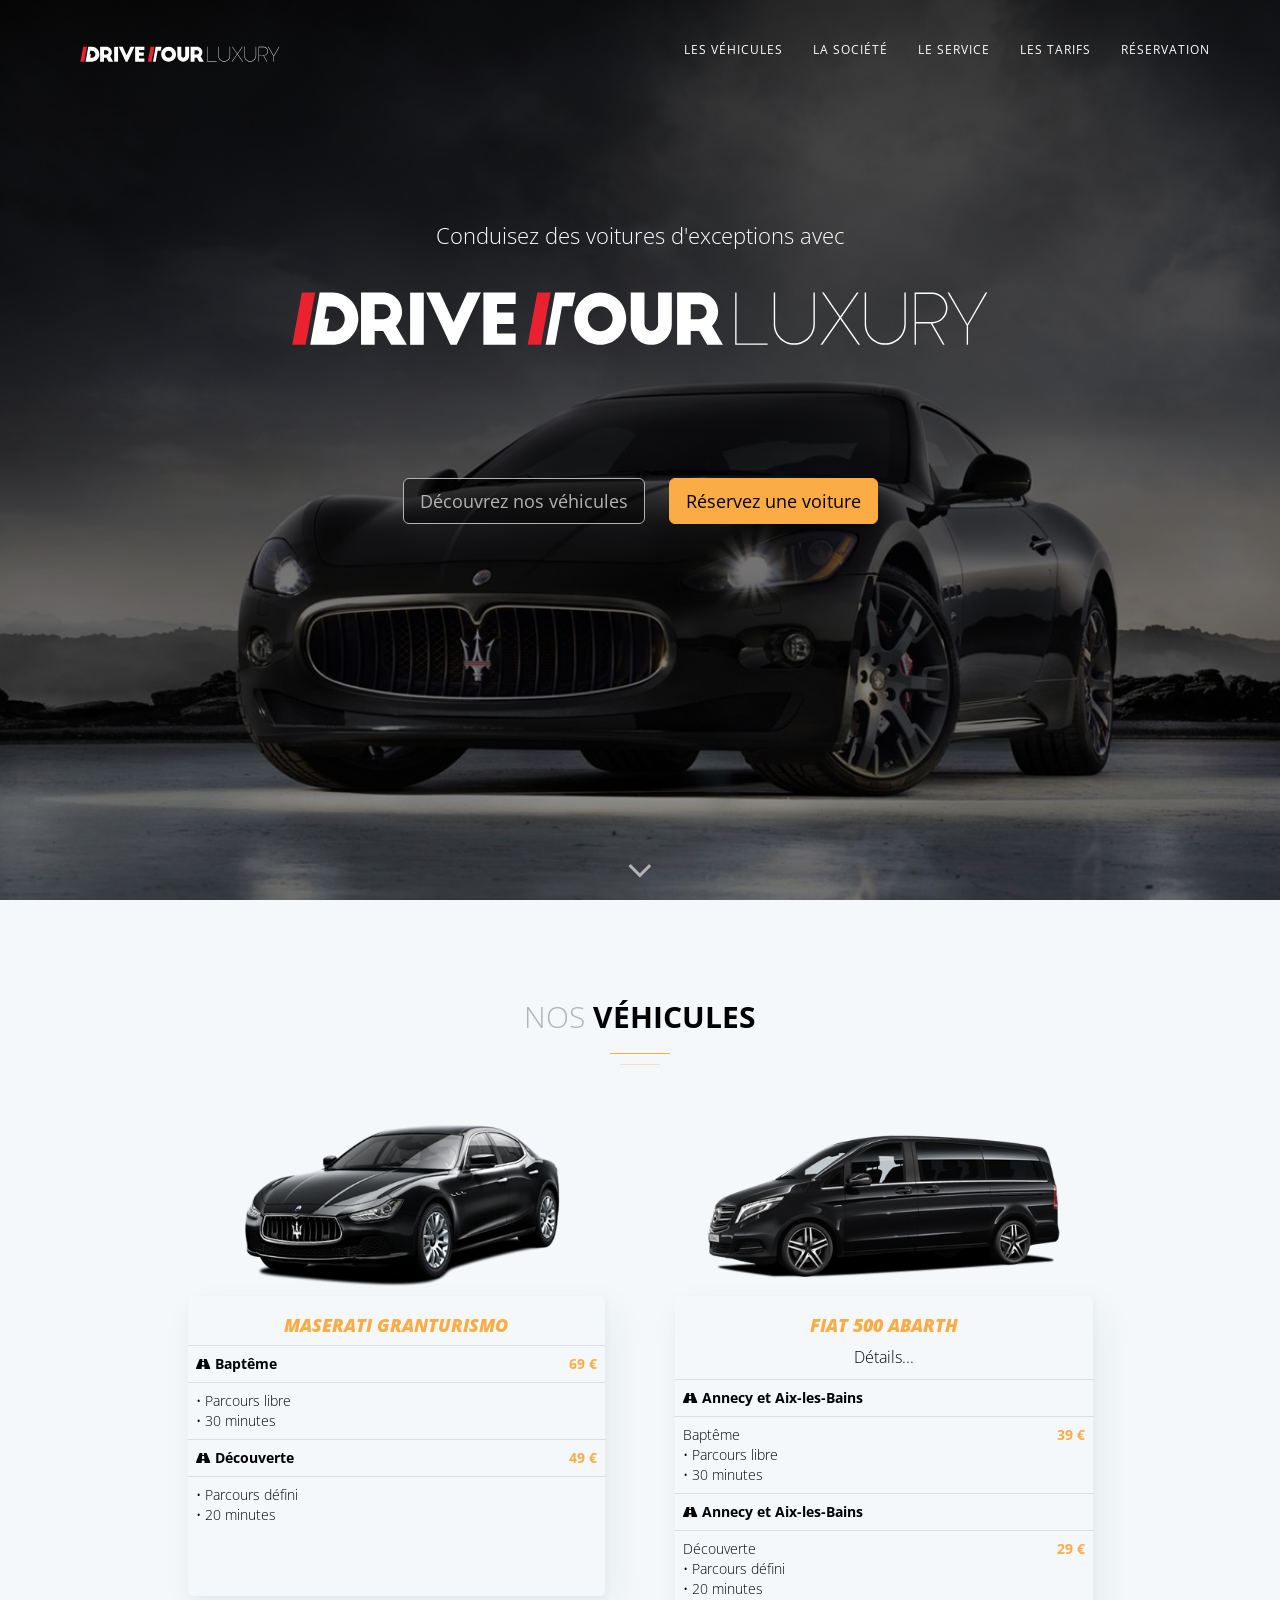
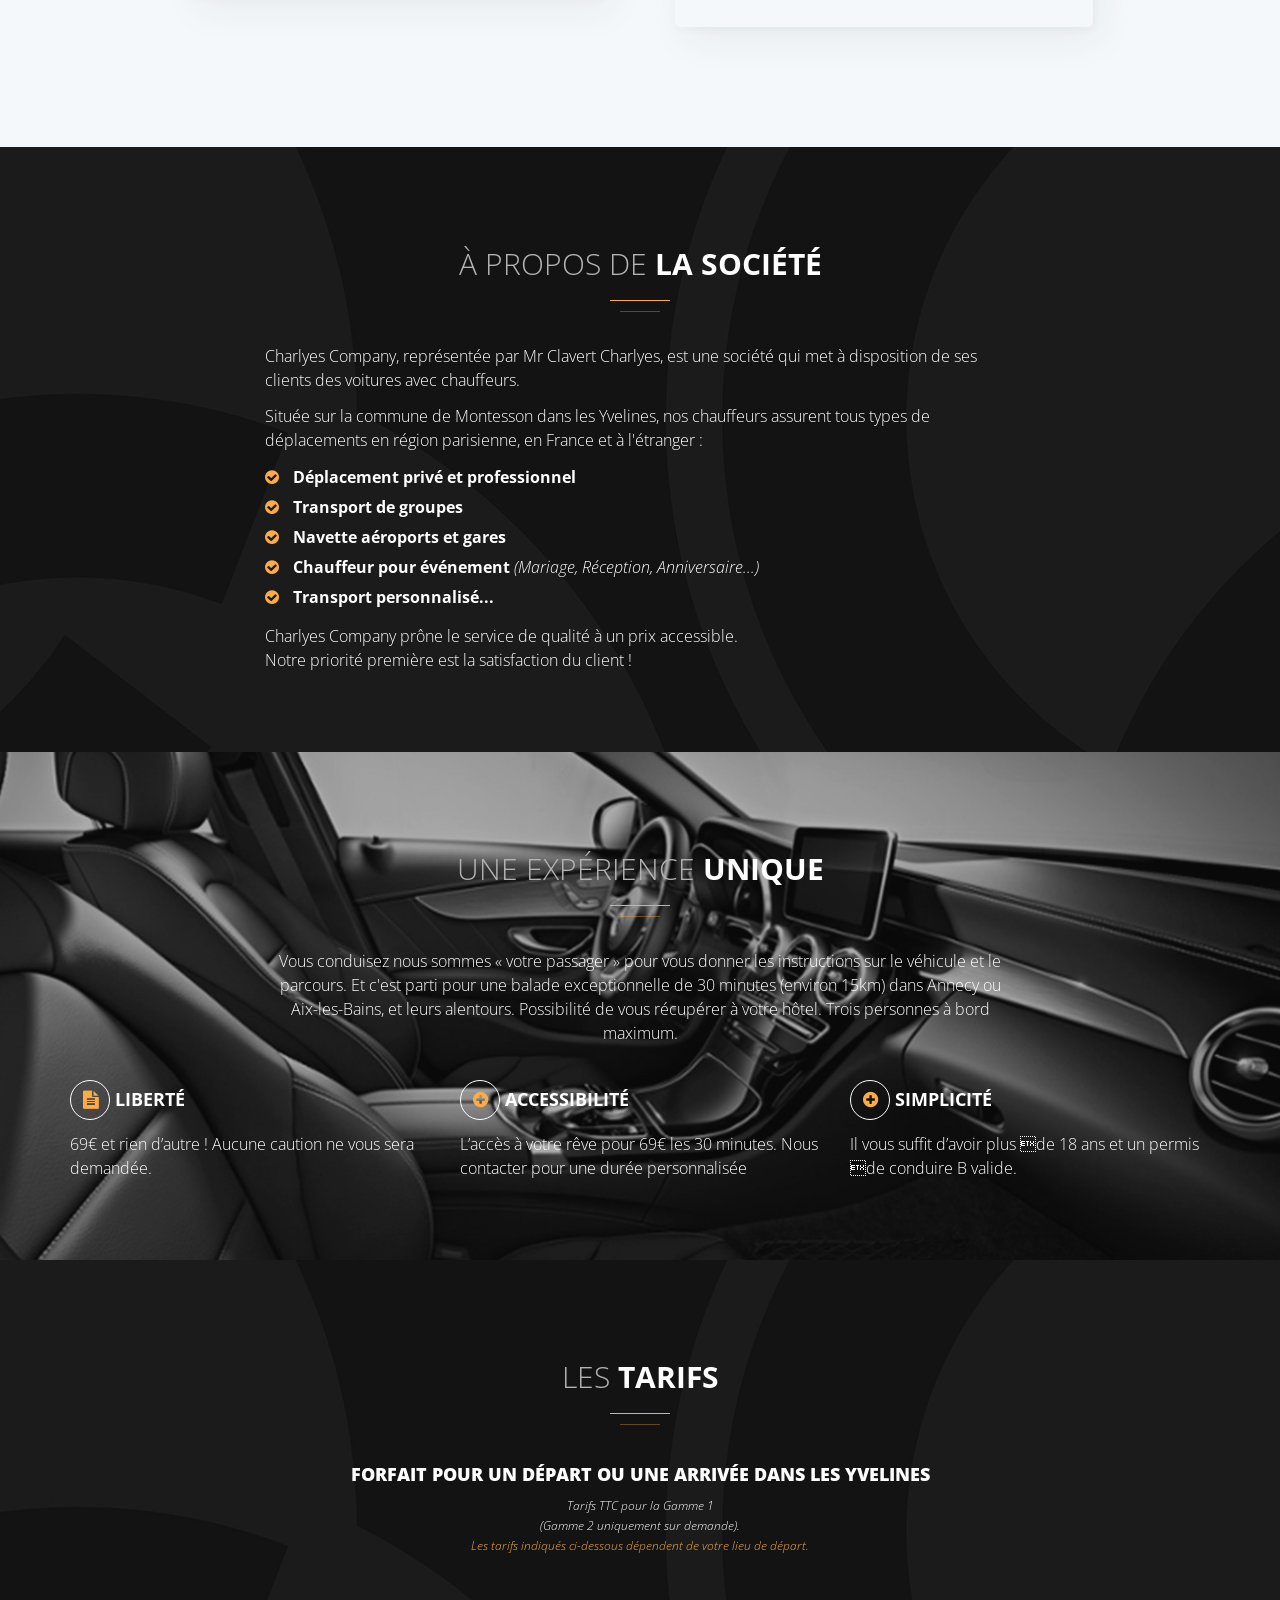
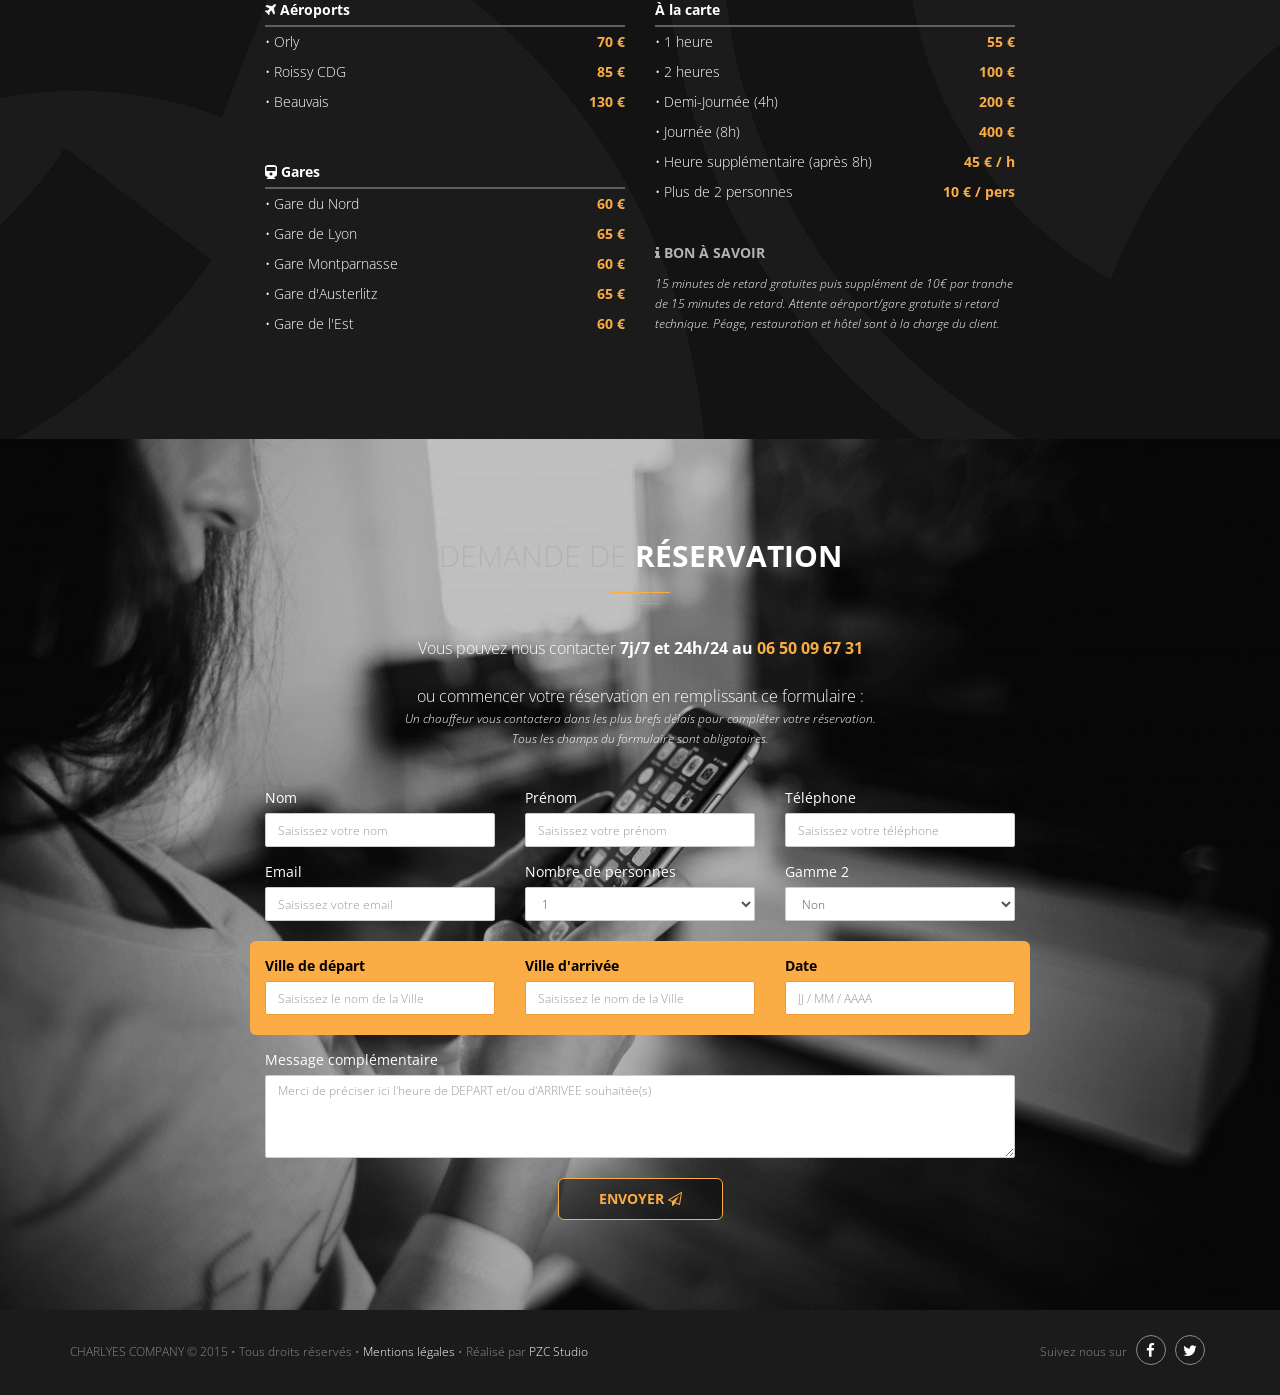
==== index.html @ dd94d5f4 "first commit" ====
<!DOCTYPE html>
<html lang="fr">
  <head>
    <!-- META
    ================================================== -->
    <meta charset="utf-8">
    <!--[if IE]><meta http-equiv="x-ua-compatible" content="IE=9" /><![endif]-->
    <meta name="viewport" content="width=device-width, initial-scale=1">
    <title>Drive Tour Luxury | Annecy</title>
    <meta name="description" content="Conduisez une Maserati GranTurismo sur Annecy avec Drive Tour Luxury à partir de 69€">
    <meta name="keywords" content="">
    <meta name="author" content="www.pzc.fr">

    <!-- Favicons
    ================================================== -->
    <!-- <link rel="shortcut icon" href="img/favicon.ico" type="image/x-icon"> -->
    <link rel="icon" href="img/favicon.png" />

    <!-- Bootstrap -->
    <link rel="stylesheet" type="text/css"  href="css/bootstrap.css">
    <link rel="stylesheet" type="text/css" href="fonts/font-awesome/css/font-awesome.css">

    <!-- Slider
    ================================================== -->
    <link href="css/owl.carousel.css" rel="stylesheet" media="screen">
    <link href="css/owl.theme.css" rel="stylesheet" media="screen">

    <!-- Stylesheet
    ================================================== -->
    <link rel="stylesheet" type="text/css"  href="css/style.css">
    <link rel="stylesheet" type="text/css"  href="css/animate.css">
    <link rel="stylesheet" type="text/css" href="css/responsive.css">

    <script type="text/javascript" src="js/modernizr.custom.js"></script>

    <!-- HTML5 shim and Respond.js for IE8 support of HTML5 elements and media queries -->
    <!-- WARNING: Respond.js doesn't work if you view the page via file:// -->
    <!--[if lt IE 9]>
      <script src="https://oss.maxcdn.com/html5shiv/3.7.2/html5shiv.min.js"></script>
      <script src="https://oss.maxcdn.com/respond/1.4.2/respond.min.js"></script>
    <![endif]-->
  </head>
  <body>
    <!-- Navigation
    ==========================================-->
    <nav id="tf-menu" class="navbar navbar-default navbar-fixed-top">
      <div class="container animated-home fadeInDown">
        <!-- Brand and toggle get grouped for better mobile display -->
        <div class="navbar-header">
          <button type="button" class="navbar-toggle collapsed" data-toggle="collapse" data-target="#cc-menu">
            <span class="sr-only">Toggle navigation</span>
            <span class="icon-bar"></span>
            <span class="icon-bar"></span>
            <span class="icon-bar"></span>
          </button>
          <a class="navbar-brand page-scroll" href="#tf-home"><img src="img/logo.svg" alt="logo"></a>
        </div>

        <!-- Collect the nav links, forms, and other content for toggling -->
        <div class="collapse navbar-collapse" id="cc-menu">
          <ul class="nav navbar-nav navbar-right">
            <li><a href="#tf-vehicules" class="page-scroll">Les Véhicules</a></li>
            <li><a href="#tf-about" class="page-scroll">La Société</a></li>
            <li><a href="#tf-services" class="page-scroll">Le Service</a></li>
            <li><a href="#tf-tarifs" class="page-scroll">Les Tarifs</a></li>
            <li><a href="#tf-contact" class="page-scroll">Réservation</a></li>
          </ul>
        </div><!-- /.navbar-collapse -->
      </div><!-- /.container-fluid -->
    </nav>

    <!-- Home Page
    ==========================================-->
    <div id="tf-home" class="text-center">
        <div class="overlay">
            <div class="content animated fadeIn">

                <h2 class="lead">Conduisez des voitures d'exceptions avec</h2>
                <img src="img/logo.svg" alt="logo">

                <p class="home-btn">
                  <a href="#tf-vehicules" role="button" class="btn btn-default btn-lg page-scroll">Découvrez nos véhicules</a>
                  <a href="tel:+33762686721" role="button" class="btn btn-primary btn-lg">Réservez une voiture</a>
                </p>

                <a href="#tf-vehicules" class="fa fa-angle-down animated fadeInUp page-scroll"></a>

            </div>
        </div>
    </div>

    <!-- Nos Vehicules Section
    ==========================================-->

    <div id="tf-vehicules" class="text-center">
        <div class="container">
            <div class="row">
                <div class="col-xs-10 col-xs-offset-1 col-sm-10 col-sm-offset-1 col-md-8 col-md-offset-2">

                    <div class="section-title center dark">
                            <h2>Nos<strong> Véhicules</strong></h2>
                            <div class="line">
                                <hr>
                            </div>
                            <div class="clearfix"></div>
                    </div>

                </div>
            </div>
            <div class="row">
                <div class="col-xs-10 col-xs-offset-1 col-sm-5 col-sm-offset-1 col-md-5 col-md-offset-1">
                    <div class="maserati">
                        <img src="img/maserati.png" class="img-responsive" alt="Maserati Ghibli">
                    </div>

                    <div class="card">
                        <h3>Maserati GranTurismo</h3>
                        <table class="table">
                            <tr>
                                <th class="text-left"><i class="fa fa-road"></i> Baptême</th>
                                <th class="text-right color">69 €</th>
                            </tr>
                            <tr>
                                <td class="text-left">
                                    • Parcours libre <br>
                                    • 30 minutes
                                </td>
                                <td></td>
                            </tr>
                            <tr>
                                <th class="text-left"><i class="fa fa-road"></i> Découverte</th>
                                <th class="text-right color">49 €</th>
                            </tr>
                            <tr>
                                <td class="text-left">
                                    • Parcours défini <br>
                                    • 20 minutes
                                </td>
                                <td></td>
                            </tr>
                        </table>
                    </div>
                </div>

                <div class="col-xs-10 col-xs-offset-1 col-sm-5 col-sm-offset-0 col-md-5 col-md-offset-0">
                    <div class="fiat">
                        <img src="img/mercedes_v.png" class="img-responsive" alt="Mercedes Classe V">
                    </div>

                    <div class="card">
                        <h3>Fiat 500 Abarth</h3>
                        <p>Détails...</p>
                        <table class="table">
                            <tr>
                                <th class="text-left"><i class="fa fa-road"></i> Annecy et Aix-les-Bains</th>
                                <th class="text-right"></th>
                            </tr>
                            <tr>
                                <td class="text-left">
                                    Baptême <br>
                                    • Parcours libre <br>
                                    • 30 minutes
                                </td>
                                <td class="text-right color"><strong>39 €</strong></td>
                            </tr>
                            <tr>
                                    <th class="text-left"><i class="fa fa-road"></i> Annecy et Aix-les-Bains</th>
                                    <th class="text-right"></th>
                                </tr>
                            <tr>
                                <td class="text-left">
                                    Découverte <br>
                                    • Parcours défini <br>
                                    • 20 minutes
                                </td>
                                <td class="text-right color"><strong>29 €</strong></td>
                            </tr>
                        </table>
                    </div>
                </div>
            </div>
        </div>
    </div>

    <!-- About Us Section
    ==========================================-->
    <div id="tf-about">
        <div class="container">
            <div class="row">
                <div class="col-xs-10 col-xs-offset-1 col-sm-10 col-sm-offset-1 col-md-8 col-md-offset-2">
                    <div class="about-text">
                        <div class="section-title center">
                            <h2 class="text-center">À propos de <strong>la société</strong></h2>
                            <div class="line">
                                <hr>
                            </div>
                            <div class="clearfix"></div>
                        </div>
                        <p>Charlyes Company, représentée par Mr Clavert Charlyes, est une société qui met à disposition de ses clients des voitures avec chauffeurs.</p>

                        <p>Située sur la commune de Montesson dans les Yvelines, nos chauffeurs assurent tous types de déplacements en région parisienne, en France et à l'étranger :</p>

                        <ul class="about-list">
                            <li>
                                <span class="fa fa-check-circle color"></span>
                                <strong>Déplacement privé et professionnel</strong>
                            </li>
                            <li>
                                <span class="fa fa-check-circle color"></span>
                                <strong>Transport de groupes</strong>
                            </li>
                            <li>
                                <span class="fa fa-check-circle color"></span>
                                <strong>Navette aéroports et gares</strong>
                            </li>
                            <li>
                                <span class="fa fa-check-circle color"></span>
                                <strong>Chauffeur pour événement</strong> <em>(Mariage, Réception, Anniversaire...)</em>
                            </li>
                            <li>
                                <span class="fa fa-check-circle color"></span>
                                <strong>Transport personnalisé...</strong>
                            </li>
                        </ul>

                        <p>Charlyes Company prône le service de qualité à un prix accessible. <br>Notre priorité première est la satisfaction du client !</p>

                    </div>
                </div>
            </div>
        </div>
    </div>

    <!-- Service Section
    ==========================================-->
    <div id="tf-services" class="text-center">
        <div class="overlay">
            <div class="container">
                <div class="row">
                    <div class="col-xs-10 col-xs-offset-1 col-md-8 col-md-offset-2">
                        <div class="section-title center">
                            <h2>Une expérience <strong>unique</strong></h2>
                            <div class="line">
                                <hr>
                            </div>
                            <div class="clearfix"></div>
                        </div>

                        <p>
                            Vous conduisez nous sommes « votre passager » pour vous donner 
                            les instructions sur le véhicule et le parcours. Et c'est parti 
                            pour une balade exceptionnelle de 30 minutes (environ 15km) dans 
                            Annecy ou Aix-les-Bains, et leurs alentours. Possibilité de vous 
                            récupérer à votre hôtel. Trois personnes à bord maximum.
                        </p>

                    </div>
                </div>
                <div class="row">
                    <div class="col-xs-12 col-md-4 service text-left">
                        <h3>
                            <i class="fa fa-file-text"></i> <strong>Liberté</strong>
                        </h3>
                        <p>
                            69€ et rien d’autre ! Aucune caution ne vous 
                            sera demandée.
                        </p>
                    </div>

                    <div class="col-xs-12 col-md-4 service text-left">
                        <h3><i class="fa fa-plus-circle"></i>
                        <strong>Accessibilité</strong></h3>
                        <p>
                            L’accès à votre rêve pour 69€ les 30 minutes.
                            Nous contacter pour une durée personnalisée
                        </p>
                    </div>

                    <div class="col-xs-12 col-md-4 service text-left">
                        <h3><i class="fa fa-plus-circle"></i>
                        <strong>Simplicité</strong></h3>
                        <p>
                            Il vous suffit d’avoir plus de 18 ans et un permis de conduire B valide.
                        </p>
                    </div>
                </div>
            </div>
        </div>
    </div>

    <!-- Nos Tarifs Section
    ==========================================-->
    <div id="tf-tarifs" class="text-center">
        <div class="overlay">
            <div class="container">
                <div class="row">
                    <div class="col-xs-10 col-xs-offset-1 col-sm-10 col-sm-offset-1 col-md-8 col-md-offset-2">
                        <div class="section-title center">
                            <h2>Les<strong> Tarifs</strong></h2>
                            <div class="line">
                                <hr>
                            </div>
                            <div class="clearfix"></div>
                        </div>
                    </div>
                </div>

                <div class="row">
                    <div class="col-md-8 col-md-offset-2">
                        <h3>Forfait pour un départ ou une arrivée dans les Yvelines</h3>
                        <small>
                            <em>
                            Tarifs TTC pour la Gamme 1<br>
                            (Gamme 2 uniquement sur demande).<br>
                            <span class="color">Les tarifs indiqués ci-dessous dépendent de votre lieu de départ.</span>
                            </em>
                        </small>
                    </div>
                </div>

                <div class="row">
                    <div class="col-md-4 col-md-offset-2">
                        <table class="table">
                            <tr>
                                <th class="text-left"><i class="fa fa-plane"></i> Aéroports</th>
                                <th class="text-right"></th>
                            </tr>
                            <tr>
                                <td class="text-left">• Orly</td>
                                <td class="text-right color"><strong>70 €</strong></td>
                            </tr>
                            <tr>
                                <td class="text-left">• Roissy CDG</td>
                                <td class="text-right color"><strong>85 €</strong></td>
                            </tr>
                            <tr>
                                <td class="text-left">• Beauvais</td>
                                <td class="text-right color"><strong>130 €</strong></td>
                            </tr>
                        </table>

                        <table class="table">
                            <tr>
                                <th class="text-left"><i class="fa fa-train"></i> Gares</th>
                                <th class="text-right"></th>
                            </tr>
                            <tr>
                                <td class="text-left">• Gare du Nord</td>
                                <td class="text-right color"><strong>60 €</strong></td>
                            </tr>
                            <tr>
                                <td class="text-left">• Gare de Lyon</td>
                                <td class="text-right color"><strong>65 €</strong></td>
                            </tr>
                            <tr>
                                <td class="text-left">• Gare Montparnasse</td>
                                <td class="text-right color"><strong>60 €</strong></td>
                            </tr>
                            <tr>
                                <td class="text-left">• Gare d'Austerlitz</td>
                                <td class="text-right color"><strong>65 €</strong></td>
                            </tr>
                            <tr>
                                <td class="text-left">• Gare de l'Est</td>
                                <td class="text-right color"><strong>60 €</strong></td>
                            </tr>
                        </table>
                    </div>
                    <div class="col-md-4">
                        <table class="table">
                            <tr>
                                <th class="text-left">À la carte</th>
                                <th class="text-right"></th>
                            </tr>
                            <tr>
                                <td class="text-left">• 1 heure</td>
                                <td class="text-right color"><strong>55 €</strong></td>
                            </tr>
                            <tr>
                                <td class="text-left">• 2 heures</td>
                                <td class="text-right color"><strong>100 €</strong></td>
                            </tr>
                            <tr>
                                <td class="text-left">• Demi-Journée (4h)</td>
                                <td class="text-right color"><strong>200 €</strong></td>
                            </tr>
                            <tr>
                                <td class="text-left">• Journée (8h)</td>
                                <td class="text-right color"><strong>400 €</strong></td>
                            </tr>
                            <tr>
                                <td class="text-left">• Heure supplémentaire (après 8h)</td>
                                <td class="text-right color"><strong>45 € / h</strong></td>
                            </tr>
                            <tr>
                                <td class="text-left">• Plus de 2 personnes</td>
                                <td class="text-right color"><strong>10 € / pers</strong></td>
                            </tr>
                        </table>

                        <div class="text-left">
                            <h4><i class="fa fa-info"></i> Bon à savoir</h4>
                            <small><em>15 minutes de retard gratuites puis supplément de 10€ par tranche de 15 minutes de retard. Attente aéroport/gare gratuite si retard technique. Péage, restauration et hôtel sont à la charge du client.</em></small>
                        </div>
                    </div>
                </div>
            </div>
        </div>
    </div>

    <!-- Contact Section
    ==========================================-->
    <div id="tf-contact" class="text-center">
        <div class="overlay">
            <div class="container">
                <div class="row">
                    <div class="col-xs-10 col-xs-offset-1 col-sm-10 col-sm-offset-1 col-md-8 col-md-offset-2">
                        <div class="section-title center">
                            <h2>Demande de <strong>Réservation</strong></h2>
                            <div class="line">
                                <hr>
                            </div>
                            <div class="clearfix"></div>
                        </div>

                        <p>
                        Vous pouvez nous contacter <strong>7j/7 et 24h/24 au <a href="tel:+33-6-50-09-67-31">06 50 09 67 31</a></strong>
                        <br><br>
                        ou commencer votre réservation en remplissant ce formulaire :
                        </p>

                        <small><em>
                        Un chauffeur vous contactera dans les plus brefs délais pour compléter votre réservation.<br>Tous les champs du formulaire sont obligatoires.</em></small>
                    </div>
                </div>

                <div class="row">
                    <div class="col-xs-10 col-xs-offset-1 col-sm-10 col-sm-offset-1 col-md-8 col-md-offset-2">

                        <form action="php/process.php" id="reservation" method="POST">
                        <fieldset>
                            <div class="row">

                                <div class="col-md-12">
                                    <div class="row">
                                        <div class="col-md-4 form-group">
                                            <label for="nom">Nom</label>
                                            <input type="text" class="form-control" name="nom" id="nom" placeholder="Saisissez votre nom">
                                        </div>
                                        <div class="col-md-4 form-group">
                                            <label for="prenom">Prénom</label>
                                            <input type="text" class="form-control" name="prenom" id="prenom" placeholder="Saisissez votre prénom">
                                        </div>
                                        <div class="col-md-4 form-group">
                                            <label for="tel">Téléphone</label>
                                            <input type="tel" class="form-control" name="tel" id="tel" placeholder="Saisissez votre téléphone" maxlength="12">
                                        </div>
                                    </div>
                                </div>

                                <div class="col-md-12">
                                    <div class="row">
                                        <div class="col-md-4 form-group">
                                            <label for="email">Email</label>
                                            <input type="email" class="form-control" name="email" id="email" placeholder="Saisissez votre email">
                                        </div>
                                        <div class="col-md-4 form-group">
                                            <label for="pers">Nombre de personnes</label>
                                            <select name="pers" id="pers" class="form-control">
                                                <option value="1">1</option>
                                                <option value="2">2</option>
                                                <option value="3">3</option>
                                                <option value="4">4</option>
                                                <option value="5">5</option>
                                                <option value="6">6</option>
                                                <option value="7">7</option>
                                                <option value="8">8</option>
                                                <option value="9">9</option>
                                                <option value="10">10</option>
                                            </select>
                                        </div>
                                        <div class="col-md-4 form-group">
                                            <label for="gamme-v">Gamme 2</label>
                                            <select name="gamme-v" id="gamme-v" class="form-control">
                                                <option value="NON">Non</option>
                                                <option value="Mercedes Classe V">Mercedes Classe V</option>
                                                <option value="Mercedes Classe S">Mercedes Classe S</option>
                                                <option value="Maserati Ghibli">Maserati Ghibli</option>
                                            </select>
                                        </div>
                                    </div>
                                </div>

                                <div class="col-md-12 form-imp">
                                    <div class="row">
                                        <div class="col-md-4 form-group">
                                            <label for="ville_d">Ville de départ</label>
                                            <input type="text" class="form-control" name="ville_d" id="ville_d" placeholder="Saisissez le nom de la Ville">
                                        </div>
                                        <div class="col-md-4 form-group">
                                            <label for="ville_a">Ville d'arrivée</label>
                                            <input type="text" class="form-control" name="ville_a" id="ville_a" placeholder="Saisissez le nom de la Ville">
                                        </div>
                                        <div class="col-md-4 form-group">
                                            <label for="date">Date</label>
                                            <input type="text" class="form-control" name="date" id="date" placeholder="JJ / MM / AAAA">
                                        </div>
                                    </div>
                                </div>

                                <div class="col-md-12">
                                        <label for="message">Message complémentaire</label>
                                        <textarea class="form-control" name="message" id="message" rows="4" placeholder="Merci de préciser ici l'heure de DEPART et/ou d'ARRIVEE souhaitée(s)"></textarea>
                                </div>
                            </div>

                            <button type="submit" class="btn tf-btn btn-default">Envoyer <i class="fa fa-paper-plane-o"></i></button>

                        </fieldset>
                        </form>

                        <span id="msg_all"></span>

                    </div>
                </div>

            </div>
        </div>
    </div>

    <!-- Footer
    ==========================================-->
    <nav id="footer">
        <div class="container">
            <div class="pull-left fnav">
                <p>CHARLYES COMPANY © 2015 • Tous droits réservés • <a href="mentions.html" title="Mentions légales">Mentions légales</a> • Réalisé par <a href="http://www.pzc.fr" target="_blank" title="www.pzc.fr">PZC Studio</a></p>
            </div>
            <div class="pull-right fnav">
                <ul class="footer-social">
                    <li><p>Suivez nous sur </p></li>
                    <li><a href="https://www.facebook.com/Charlyes-Company-348813928654873/" target="_blank" title="Facebook"><i class="fa fa-facebook"></i></a></li>
                    <li><a href="https://twitter.com/CharlyesCompany" target="_blank" title="Twitter"><i class="fa fa-twitter"></i></a></li>
                </ul>
            </div>

        </div>
    </nav>


    <!-- jQuery (necessary for Bootstrap's JavaScript plugins) -->
    <script src="https://ajax.googleapis.com/ajax/libs/jquery/1.11.1/jquery.min.js"></script>
    <script type="text/javascript" src="js/jquery.1.11.1.js"></script>
    <!-- Include all compiled plugins (below), or include individual files as needed -->
    <script type="text/javascript" src="js/bootstrap.js"></script>
    <script type="text/javascript" src="js/SmoothScroll.js"></script>

    <script src="js/owl.carousel.js"></script>

    <!-- Javascripts
    ================================================== -->
    <script type="text/javascript" src="js/main.js"></script>

  </body>
</html>
---- css/style.css ----
@import url(http://fonts.googleapis.com/css?family=Open+Sans:300italic,400italic,600italic,700italic,800italic,700,300,600,800,400);

body, html{
	font-family: 'Open Sans', sans-serif;
	text-rendering: optimizeLegibility !important;
	-webkit-font-smoothing: antialiased !important;
	color: #5a5a5a;
	background-color: #131313;
	font-weight: 300;

}

h1{
	text-transform: uppercase;
	font-size: 3.5em;
	font-weight: 300;
	letter-spacing: 5px;
	color: #FFF;
}
h1 strong{
	font-weight: 900;
}
h2{
	text-transform: uppercase;
	color: #B3B3B3;
	font-weight: 300;
}
h2 strong {
	color: #fff;
}
h3{
	font-size: 18px;
	font-weight: 900;
	text-transform: uppercase;
}
h4{
	font-size: 15px;
	text-transform: uppercase;
	font-weight: 400;
	line-height: 20px;
}
h5{
	text-transform: uppercase;
	font-weight: 400;
	line-height: 20px;
}
p{
	font-size: 16px;
	margin: 12px 0 0;
	line-height: 24px;
	font-family: 'Open Sans', sans-serif;
	font-weight: 300;
}
a{ color: #FCAC45;}
a:hover{
	text-decoration: none;
	color: #FCAC45;
	outline: none;
}

a:focus{ color: white; outline:0; }

.color{
	color: #fcac45;
}
.color-2{
	color: #606060;
}

.clearfix:after {
     visibility: hidden;
     display: block;
     font-size: 0;
     content: " ";
     clear: both;
     height: 0;
     }
.clearfix { display: inline-block; }
* html .clearfix { height: 1%; }
.clearfix { display: block; }
ul, ol{
	padding: 0;
	webkit-padding: 0;
	moz-padding: 0;
}

/* Navigation */
#tf-menu {
	font-weight: 400;
	padding: 20px;
	transition: all 0.8s;
}
#tf-menu.navbar-default {
	background-color: rgba(248, 248, 248, 0);
	border-color: rgba(231, 231, 231, 0);
}
#tf-menu a.navbar-brand {
	text-transform: uppercase;
	font-size: 22px;
	color: #fff;
	font-weight: 300;
}
#tf-menu a.navbar-brand img {
	display: inline-block;
	width: 220px;
}

#tf-menu.navbar-default .navbar-nav > li > a {
	text-transform: uppercase;
	color: #FFF;
	font-size: 12px;
	letter-spacing: 1px;
	line-height: 30px;
}
#tf-menu.navbar-default .navbar-nav > li > a:hover {
	color: #FCAC45;
}
.on {
	background-color: #222222 !important;
	padding: 0 !important;
}
.navbar-default .navbar-nav > .active > a, 
.navbar-default .navbar-nav > .active > a:hover, 
.navbar-default .navbar-nav > .active > a:focus {
	color: #FFF !important;
	background-color: transparent;
	font-weight: 700;
	outline:0;
}
.navbar-toggle {
	border-radius: 0;
	}
.navbar-default .navbar-toggle:hover, 
.navbar-default .navbar-toggle:focus {
	background-color: #FCAC45;
	border-color: #FCAC45;
	}
.navbar-default .navbar-toggle:hover>.icon-bar {
	background-color: #FFF;
	}

/* Home Style */
#tf-home{
	background: url(../img/bg.jpg) no-repeat;
	background-position: center bottom;
	background-repeat: no-repeat;
	-webkit-background-size: cover;
	   -moz-background-size: cover;
		 -o-background-size: cover;
			background-size: cover;
}

#tf-home .overlay{
	background: -moz-linear-gradient(top,  rgba(0,0,0,0.8) 0%, rgba(0,0,0,0.73) 17%, rgba(0,0,0,0.66) 35%, rgba(0,0,0,0.55) 62%, rgba(0,0,0,0.4) 100%); /* FF3.6+ */
	background: -webkit-gradient(linear, left top, left bottom, color-stop(0%,rgba(0,0,0,0.8)), color-stop(17%,rgba(0,0,0,0.73)), color-stop(35%,rgba(0,0,0,0.66)), color-stop(62%,rgba(0,0,0,0.55)), color-stop(100%,rgba(0,0,0,0.4))); /* Chrome,Safari4+ */
	background: -webkit-linear-gradient(top,  rgba(0,0,0,0.8) 0%,rgba(0,0,0,0.73) 17%,rgba(0,0,0,0.66) 35%,rgba(0,0,0,0.55) 62%,rgba(0,0,0,0.4) 100%); /* Chrome10+,Safari5.1+ */
	background: -o-linear-gradient(top,  rgba(0,0,0,0.8) 0%,rgba(0,0,0,0.73) 17%,rgba(0,0,0,0.66) 35%,rgba(0,0,0,0.55) 62%,rgba(0,0,0,0.4) 100%); /* Opera 11.10+ */
	background: -ms-linear-gradient(top,  rgba(0,0,0,0.8) 0%,rgba(0,0,0,0.73) 17%,rgba(0,0,0,0.66) 35%,rgba(0,0,0,0.55) 62%,rgba(0,0,0,0.4) 100%); /* IE10+ */
	background: linear-gradient(to bottom,  rgba(0,0,0,0.8) 0%,rgba(0,0,0,0.73) 17%,rgba(0,0,0,0.66) 35%,rgba(0,0,0,0.55) 62%,rgba(0,0,0,0.4) 100%); /* W3C */
	filter: progid:DXImageTransform.Microsoft.gradient( startColorstr='#cc000000', endColorstr='#66000000',GradientType=0 ); /* IE6-9 */
	/* height: 750px;*/
	background-attachment: fixed;
}

#tf-home h2{
	text-transform: none;
}

#tf-home h2.lead{
	color: #FFF;
	font-weight: 300;
	font-size: 1.6em;
	margin-bottom: 0;
}

#tf-home .overlay img {
	max-width: 768px;
}

#tf-home .overlay .content .home-btn {
	margin-top: 80px;
}

#tf-home .content{
	position: relative;
	height: 100vh;
	padding: 200px 0;
}

#tf-home .content a.fa.fa-angle-down {
	position: absolute;
	bottom: 10px;
	left: 49%;
	color: #B3B3B3;
	font-size: 40px;
	transition: all 0.5s;
}
#tf-home .content a.fa.fa-angle-down:hover{
	color: #fcac45;
}

.btn-default, .btn-primary {
	margin: 10px;
	transition: all 0.5s;
}

/* About Section */
#tf-about{
	background: url(../img/fond.jpg) no-repeat center top;
	padding: 80px 0;
	color: #fff;
}
#tf-about .titre{
	color: #B3B3B3;
	text-transform: uppercase;
	font-size: 18px;
	line-height: 30px;
}
ul.about-list{ margin: 10px 0 0 ;}
ul.about-list li{
	display: block;
	font-size: 16px;
	line-height: 30px;
	font-family: 'Open Sans', sans-serif;
}
ul.about-list li span{ 
	margin-right: 10px;
}

/* Title of Sections */
.section-title hr{
	border-color: #fcac45;
	border-width: 1px;
	width: 200px;
	float: left;
	clear: both;
}
.section-title.center .line{
	border-top: 1px solid #fcac45;
	height: 10px;
	width: 60px;
	text-align: center;
	margin: 0 auto;
	margin-top: 20px;
}
.section-title.center hr {
	border-top: 1px solid rgba(252, 172, 69, 0.34);
	width: 40px;
	text-align: center;
	margin-top: 10px;
	position: relative;
	left: 17%;
}
.dark h2 strong {
	color: black;
}

.card {
    overflow: hidden;
    margin: 0 20px 40px;
    min-height: 300px;
    border-radius: 5px;
    box-shadow: rgba(39,44,49,0.06) 8px 14px 38px, rgba(39,44,49,0.03) 1px 3px 8px;
    -webkit-transition: all 0.5s ease;
    transition: all 0.5s ease;
}

/* Services Section */
#tf-services{
	background: url(../img/services_2.jpg);
	background-position: center;
	background-repeat: no-repeat;
	-webkit-background-size: cover;
	   -moz-background-size: cover;
		 -o-background-size: cover;
			background-size: cover;
	color: #ffffff;
}
#tf-services .overlay{
	background: -moz-linear-gradient(top,  rgba(0,0,0,0.8) 0%, rgba(0,0,0,0.73) 17%, rgba(0,0,0,0.66) 35%, rgba(0,0,0,0.55) 62%, rgba(0,0,0,0.4) 100%); /* FF3.6+ */
	background: -webkit-gradient(linear, left top, left bottom, color-stop(0%,rgba(0,0,0,0.8)), color-stop(17%,rgba(0,0,0,0.73)), color-stop(35%,rgba(0,0,0,0.66)), color-stop(62%,rgba(0,0,0,0.55)), color-stop(100%,rgba(0,0,0,0.4))); /* Chrome,Safari4+ */
	background: -webkit-linear-gradient(top,  rgba(0,0,0,0.8) 0%,rgba(0,0,0,0.73) 17%,rgba(0,0,0,0.66) 35%,rgba(0,0,0,0.55) 62%,rgba(0,0,0,0.4) 100%); /* Chrome10+,Safari5.1+ */
	background: -o-linear-gradient(top,  rgba(0,0,0,0.8) 0%,rgba(0,0,0,0.73) 17%,rgba(0,0,0,0.66) 35%,rgba(0,0,0,0.55) 62%,rgba(0,0,0,0.4) 100%); /* Opera 11.10+ */
	background: -ms-linear-gradient(top,  rgba(0,0,0,0.8) 0%,rgba(0,0,0,0.73) 17%,rgba(0,0,0,0.66) 35%,rgba(0,0,0,0.55) 62%,rgba(0,0,0,0.4) 100%); /* IE10+ */
	background: linear-gradient(to bottom,  rgba(0,0,0,0.8) 0%,rgba(0,0,0,0.73) 17%,rgba(0,0,0,0.66) 35%,rgba(0,0,0,0.55) 62%,rgba(0,0,0,0.4) 100%); /* W3C */
	filter: progid:DXImageTransform.Microsoft.gradient( startColorstr='#cc000000', endColorstr='#66000000',GradientType=0 ); /* IE6-9 */
	height: auto;
	background-attachment: fixed;
	padding: 80px 0;
}

.space{
	margin-bottom: 20px;
}

#tf-services i.fa {
	font-size: 18px;
	color: #FCAC45;
	border: 1px solid #FFF;
	width: 40px;
	height: 40px;
	padding: 10px 0;
	margin-top: 15px;
	border-radius: 50%;
	transition: all 0.5s;
	text-align: center;
}

#tf-services .service:hover>i.fa{
	background: #FCAC45;
	color: #ffffff;
	border-color: #FCAC45;
}

/* Voiture Section */
#tf-vehicules {
	background: #F4F8FB;
	padding: 80px 0;
	color: #000;
}
#tf-vehicules h3 {
	color: #FCAC45;
	font-style: italic;
}
#tf-vehicules p {
	font-weight: 300;
	margin: 10px 0;
}

#tf-vehicules .maserati,
#tf-vehicules .fiat {
	padding: 10px 0;
}
#tf-vehicules .maserati img,
#tf-vehicules .fiat img {
    display: block;
    margin: 0 auto;
    width: 80%;
}

/* Tarifs Section */
#tf-tarifs{
	background: #131313 url(../img/fond.jpg) no-repeat center top;
	padding: 80px 0;
	color: #fff;
}
#tf-tarifs h4 {
	color: #B3B3B3;
	font-size: 14px;
	font-weight: 700;
	padding-top: 16px;
}

#tf-tarifs table {
	margin-top: 40px;
}
#tf-tarifs table th {
	border-top: 0;
	border-bottom: 2px solid #606060;
	padding: 5px 0;
}
#tf-tarifs table td {
	border-top: 0;
	padding: 5px 0;
}

/* Contact Section */
#tf-contact{
	background: #1B1B1B url(../img/03.jpg) no-repeat bottom center;
	-webkit-background-size: cover;
	   -moz-background-size: cover;
		 -o-background-size: cover;
			background-size: cover;
	color: #ffffff;
}
#tf-contact .overlay{
	background: -moz-linear-gradient(top,  rgba(0,0,0,0.8) 0%, rgba(0,0,0,0.73) 17%, rgba(0,0,0,0.66) 35%, rgba(0,0,0,0.55) 62%, rgba(0,0,0,0.4) 100%); /* FF3.6+ */
	background: -webkit-gradient(linear, left top, left bottom, color-stop(0%,rgba(0,0,0,0.8)), color-stop(17%,rgba(0,0,0,0.73)), color-stop(35%,rgba(0,0,0,0.66)), color-stop(62%,rgba(0,0,0,0.55)), color-stop(100%,rgba(0,0,0,0.4))); /* Chrome,Safari4+ */
	background: -webkit-linear-gradient(top,  rgba(0,0,0,0.8) 0%,rgba(0,0,0,0.73) 17%,rgba(0,0,0,0.66) 35%,rgba(0,0,0,0.55) 62%,rgba(0,0,0,0.4) 100%); /* Chrome10+,Safari5.1+ */
	background: -o-linear-gradient(top,  rgba(0,0,0,0.8) 0%,rgba(0,0,0,0.73) 17%,rgba(0,0,0,0.66) 35%,rgba(0,0,0,0.55) 62%,rgba(0,0,0,0.4) 100%); /* Opera 11.10+ */
	background: -ms-linear-gradient(top,  rgba(0,0,0,0.8) 0%,rgba(0,0,0,0.73) 17%,rgba(0,0,0,0.66) 35%,rgba(0,0,0,0.55) 62%,rgba(0,0,0,0.4) 100%); /* IE10+ */
	background: linear-gradient(to bottom,  rgba(0,0,0,0.8) 0%,rgba(0,0,0,0.73) 17%,rgba(0,0,0,0.66) 35%,rgba(0,0,0,0.55) 62%,rgba(0,0,0,0.4) 100%); /* W3C */
	filter: progid:DXImageTransform.Microsoft.gradient( startColorstr='#cc000000', endColorstr='#66000000',GradientType=0 ); /* IE6-9 */
	height: auto;
	background-attachment: fixed;
	padding: 80px 0;
}

label {
	float: left;
	font-size: 14px;
	font-weight: 400;
	font-family: 'Open Sans', sans-serif;
}

form {
	margin-top: 40px;
}

#tf-contact .form-control {
	display: block;
	width: 100%;
	padding: 6px 12px;
	font-size: 12px;
	line-height: 1.42857143;
	color: #555;
	background-color: #fff;
	background-image: none;
	border: 1px solid #ccc;
	border-radius: 2px;
	-webkit-box-shadow: none;
	box-shadow: none;
	-webkit-transition: none;
	-o-transition: none;
	transition: none;
}

#tf-contact .form-imp {
	background-color: #FCAC45;
	border-radius: 6px;
	padding-top: 15px;
	padding-bottom: 5px;
	margin-top: 5px;
	margin-bottom: 15px;
	color: #000;
}

#tf-contact .form-imp .form-control {
	border: 1px solid #ED9831;
}

#tf-contact .form-imp label {
	font-weight: 700;
}

#tf-contact .form-control:focus {
	border-color: inherit;
	outline: 0;
	-webkit-box-shadow: transparent;
	box-shadow: transparent;
}

button.btn.tf-btn.btn-default {
	float: center;
	border: 1px solid #FCAC45;
	border-radius: 6px;
	padding: 10px 40px;
	margin-top: 20px;
	color: #FCAC45;
	text-transform: uppercase;
	font-weight: 700;
}
button.btn.tf-btn:hover.btn-default {
	background: #FCAC45;
	color: #000;
}

.btn:active, .btn.active {
	background-image: none;
	outline: 0;
	-webkit-box-shadow: none;
	box-shadow: none;
}

.btn:focus, 
.btn:active:focus, 
.btn.active:focus, 
.btn.focus, 
.btn:active.focus, 
.btn.active.focus {
	outline: thin dotted;
	outline: none;
	outline-offset: none;
}

/* Page Mentions */
#tf-mentions {
	background: url(../img/fond.jpg) repeat;
	padding: 100px 0;
	color: #fff;
}
#tf-mentions h1 {
	font-size: 2em;
}
#tf-mentions h2.lead {
	text-transform: none;
	color: #B3B3B3;
	font-weight: 300;
	font-size: 1.6em;
	margin-bottom: 80px;
}
#tf-mentions h3{
	font-size: 18px;
	font-weight: 300;
	text-transform: uppercase;
	color: #fcac45;
}
#tf-mentions .overlay img {
	margin-top: 40px;
	width: 80px;
}
#tf-mentions .content a.fa {
	position: absolute;
	top: 40px;
	right: 50px;
	color: #fcac45;
	font-size: 40px;
	transition: all 0.5s;
}
#tf-mentions .content a.fa:hover{
	color: #fff;
}

/* Footer */
nav#footer{
	background: #1b1b1b;
	color: #8c8c8c;
	padding: 20px 0 20px 0;
}
nav#footer .fnav{ vertical-align: middle;}
ul.footer-social li{
	display: inline-block;
	margin-right: 5px;
}
nav#footer p{
	font-size: 12px;
	margin-top: 10px;
}
nav#footer a {
	color: #fff;
}
nav#footer a:hover {
	color: #FCAC45;
}

#footer i.fa {
	height: 30px;
	width: 30px;
	border: 1px solid #8c8c8c;
	font-size: 15px;
	padding: 7px 8px;
	border-radius: 50%;
	color: #fff;
	transition: all 0.5s;
}
#footer i.fa:hover{
	background: #FCAC45;
	border-color: #FCAC45;
	color: #1b1b1b;
}
#footer i.fa-facebook {
	padding-left: 9px;
}
#footer i.fa-twitter {
	padding-left: 7px;
}
---- css/responsive.css ----
@media (max-width: 992px){

    #tf-menu a.navbar-brand {
        font-size: 18px;
        }
    #tf-menu a.navbar-brand span {
        display: none;
        }
    #tf-home .content {
        height: 100%;
        }
}

@media (max-width: 767px){

    #tf-menu a.navbar-brand span {
        display: inline-block;
    }
}

@media (max-width: 768px){

    #tf-home .content {
        height: 100%;
    }
    .navbar-header {
        padding: 10px 0;
    }
    .navbar-toggle{
        border: none;
    }
    .navbar-brand{
        padding: 10px 20px;
    }
    #tf-menu.navbar-default {
        background-color: rgba(0, 0, 0, 0.79);
    }
    #tf-menu a.navbar-brand {
        font-size: 18px;
    }

}

@media (max-width: 603px){

#tf-menu.navbar-default {
	background-color: rgba(0, 0, 0, 0.79);
	}
#tf-works li.pull-right, #tf-works li.pull-left {
    margin-top: 10px;
    float: none !important;
    text-align: center;
    display: block;
}
label {
    float: none !important
    }
.pull-left.fnav,
.pull-right.fnav {
    float: none !important;
    text-align: center;
    }

.hover-bg .hover-text {
    padding: 12% 10%;
    }

}

@media (max-width: 360px){
    .hover-bg .hover-text {
        padding: 22% 10%;
    }
    #tf-menu {
        padding: 10px 0;
    }
    #tf-home .content{
        padding-top: 150px;
        height: 100vh;
    }
    #tf-home .overlay .content .home-btn {
        margin-top: 30px;
    }
    #tf-menu a.navbar-brand {
        font-size: 18px;
    }
    #tf-home h1 {
        font-size: 24px;
    }
    #tf-home h2.lead{
        font-size: 1.2em;
    }
    #tf-home .content a.fa.fa-angle-down {
        left: 46%;
    }
}
@media (max-width: 320px){
    #tf-home .content {
        padding-top: 35%;
    }
    #tf-home h1 {
        font-size: 20px;
    }
    #tf-home h2.lead{
        font-size: 1em;
    }
    #tf-home .overlay img {
        width: 80px;
    }
    #tf-home .content a.fa.fa-angle-down {
        display: none;
    }
}
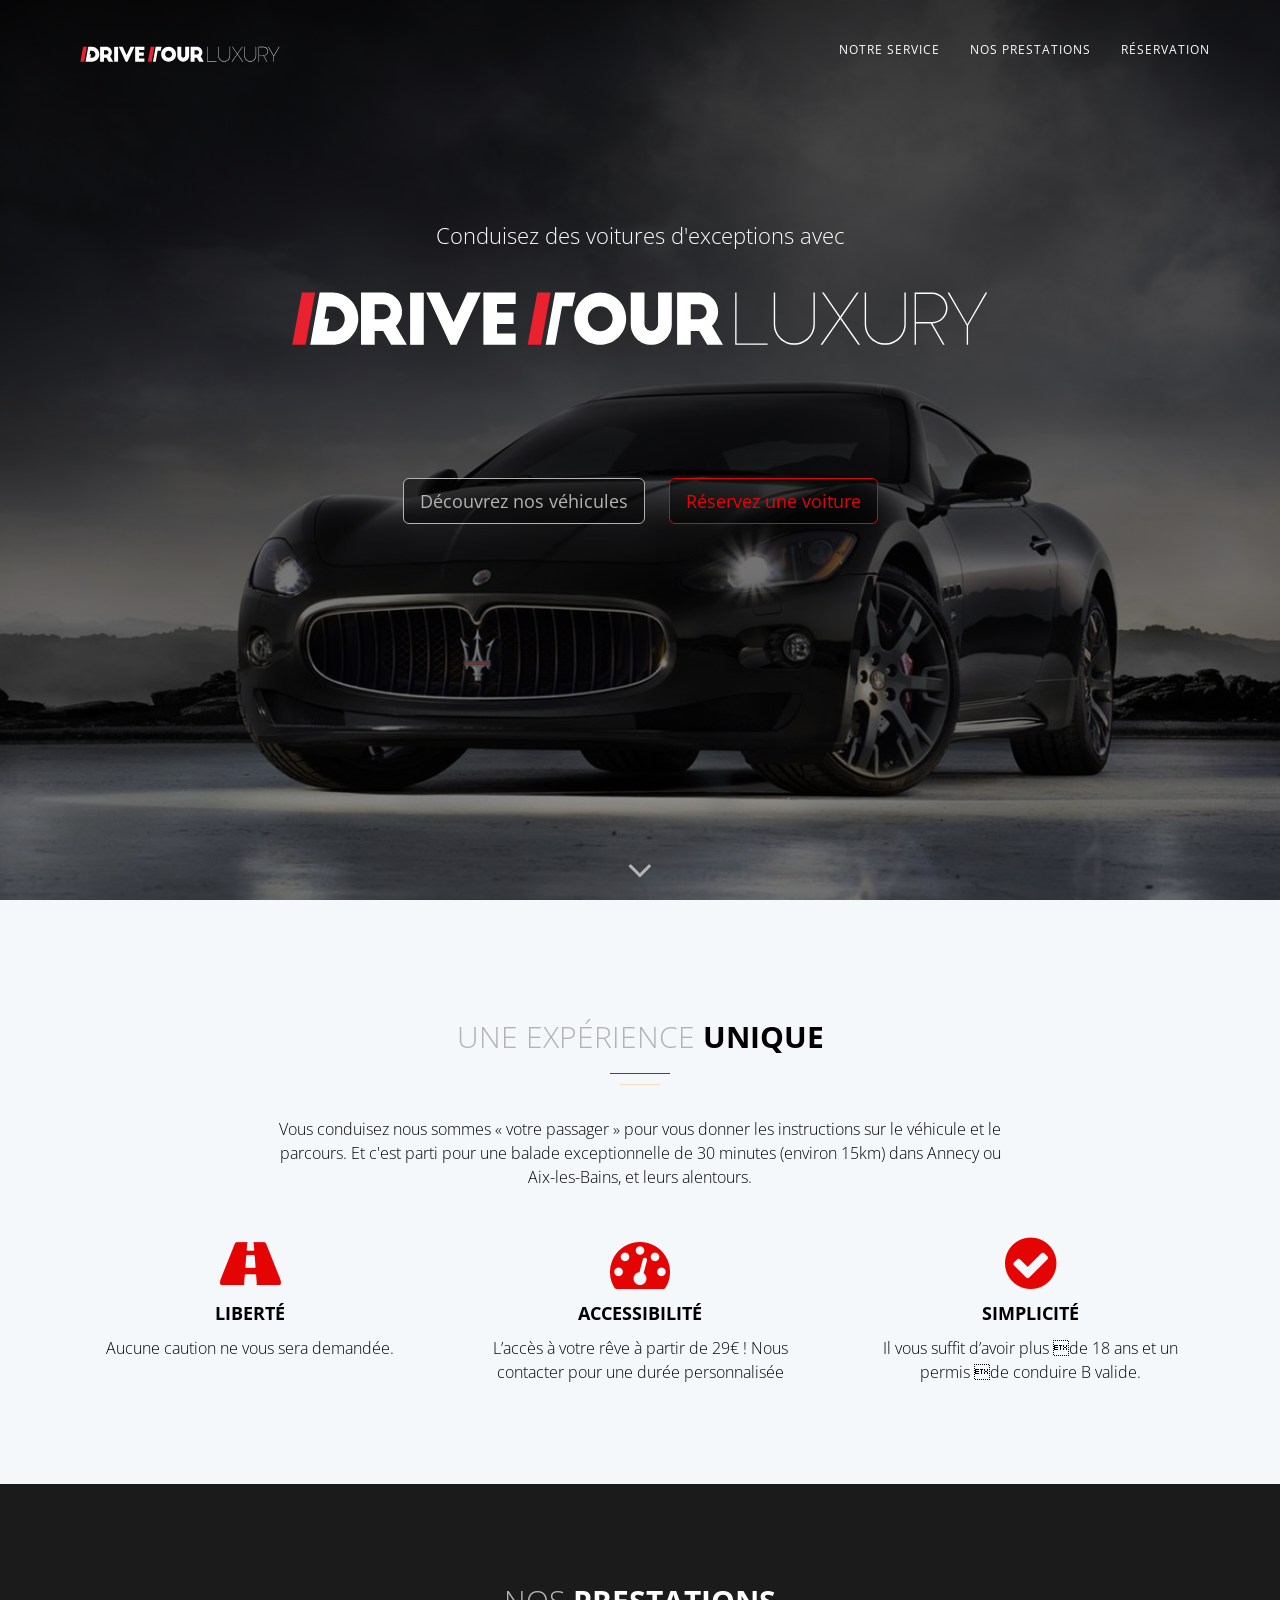
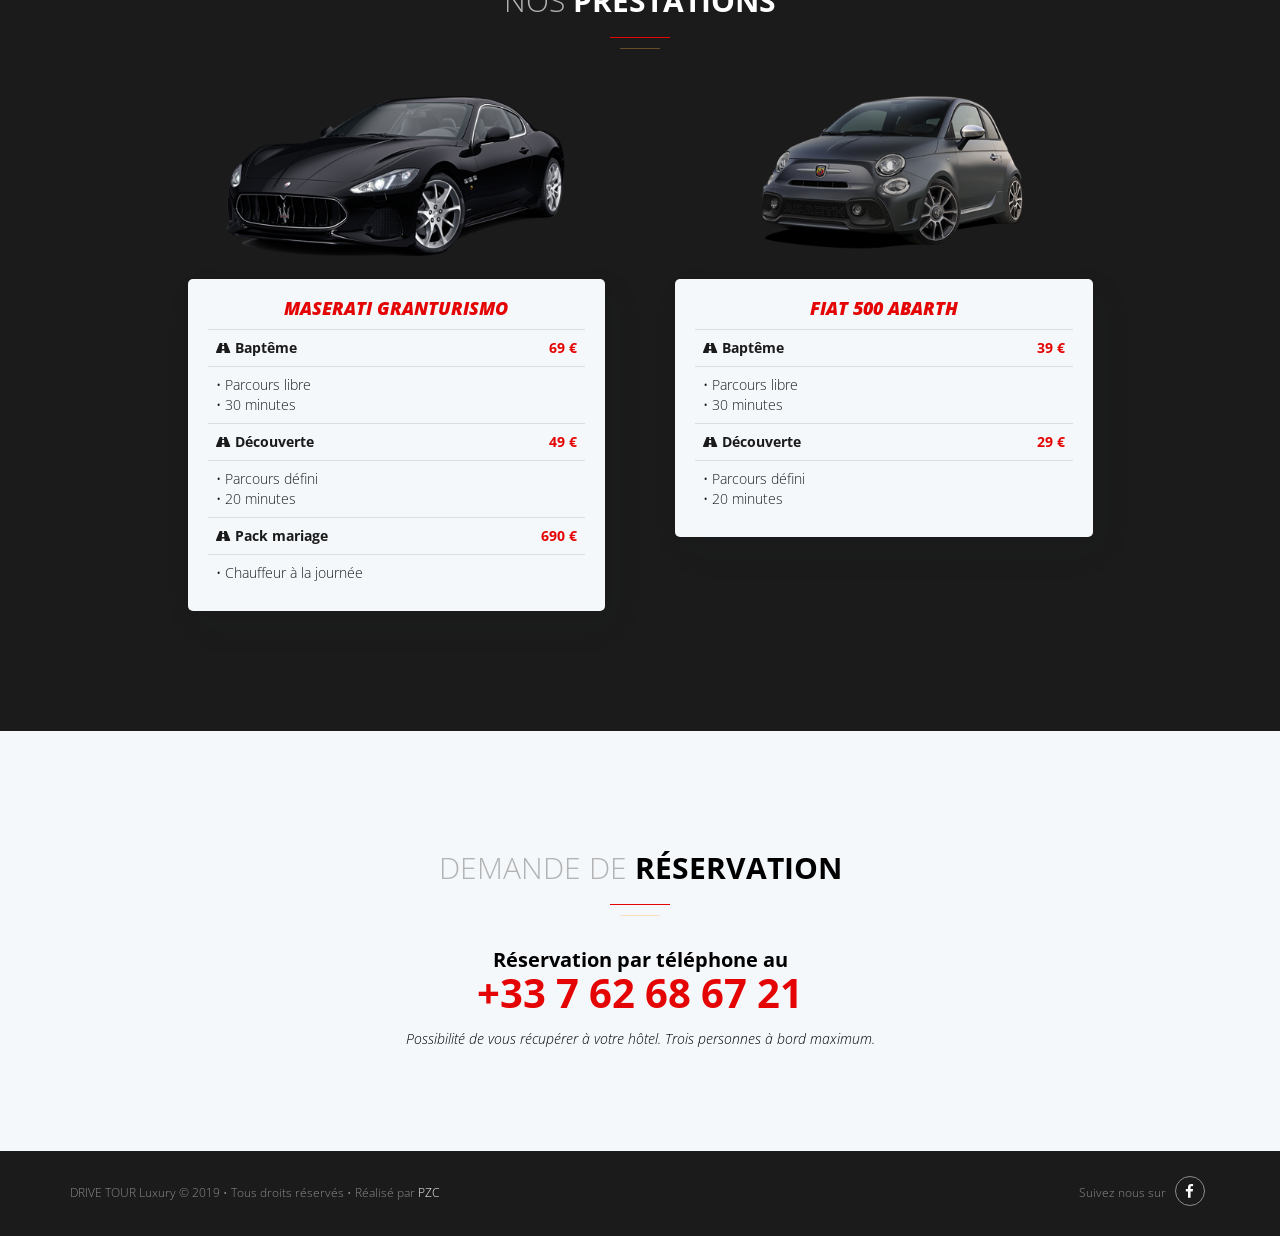
==== commit f80d68b8: "v1 ready to prod" ====
--- a/index.html
+++ b/index.html
@@ -6,9 +6,9 @@
     <meta charset="utf-8">
     <!--[if IE]><meta http-equiv="x-ua-compatible" content="IE=9" /><![endif]-->
     <meta name="viewport" content="width=device-width, initial-scale=1">
-    <title>Drive Tour Luxury | Annecy</title>
+    <title>Drive Tour Luxury | Conduisez une Maserati GranTurismo sur Annecy</title>
     <meta name="description" content="Conduisez une Maserati GranTurismo sur Annecy avec Drive Tour Luxury à partir de 69€">
-    <meta name="keywords" content="">
+    <meta name="keywords" content="drive tour luxury, drive tour, luxury, maserati, granturismo, Annecy, Aix-les-Bains, location, voiture">
     <meta name="author" content="www.pzc.fr">
 
     <!-- Favicons
@@ -19,11 +19,6 @@
     <!-- Bootstrap -->
     <link rel="stylesheet" type="text/css"  href="css/bootstrap.css">
     <link rel="stylesheet" type="text/css" href="fonts/font-awesome/css/font-awesome.css">
-
-    <!-- Slider
-    ================================================== -->
-    <link href="css/owl.carousel.css" rel="stylesheet" media="screen">
-    <link href="css/owl.theme.css" rel="stylesheet" media="screen">
 
     <!-- Stylesheet
     ================================================== -->
@@ -59,10 +54,8 @@
         <!-- Collect the nav links, forms, and other content for toggling -->
         <div class="collapse navbar-collapse" id="cc-menu">
           <ul class="nav navbar-nav navbar-right">
-            <li><a href="#tf-vehicules" class="page-scroll">Les Véhicules</a></li>
-            <li><a href="#tf-about" class="page-scroll">La Société</a></li>
-            <li><a href="#tf-services" class="page-scroll">Le Service</a></li>
-            <li><a href="#tf-tarifs" class="page-scroll">Les Tarifs</a></li>
+            <li><a href="#tf-services" class="page-scroll">Notre Service</a></li>
+            <li><a href="#tf-vehicules" class="page-scroll">Nos Prestations</a></li>
             <li><a href="#tf-contact" class="page-scroll">Réservation</a></li>
           </ul>
         </div><!-- /.navbar-collapse -->
@@ -89,7 +82,60 @@
         </div>
     </div>
 
-    <!-- Nos Vehicules Section
+    <!-- Service Section
+    ==========================================-->
+    <div id="tf-services" class="text-center">
+        <div class="container">
+            <div class="row">
+                <div class="col-xs-10 col-xs-offset-1 col-md-8 col-md-offset-2">
+                    <div class="section-title center dark">
+                        <h2>Une expérience <strong>unique</strong></h2>
+                        <div class="line">
+                            <hr>
+                        </div>
+                        <div class="clearfix"></div>
+                    </div>
+
+                    <p>
+                        Vous conduisez nous sommes « votre passager » pour vous donner 
+                        les instructions sur le véhicule et le parcours. Et c'est parti 
+                        pour une balade exceptionnelle de 30 minutes (environ 15km) dans 
+                        Annecy ou Aix-les-Bains, et leurs alentours.
+                    </p>
+
+                </div>
+            </div>
+            <div class="row">
+                <div class="col-xs-12 col-md-4 service text-center">
+                    <h3>
+                        <i class="fa fa-road"></i> <strong>Liberté</strong>
+                    </h3>
+                    <p>
+                        Aucune caution ne vous sera demandée.
+                    </p>
+                </div>
+
+                <div class="col-xs-12 col-md-4 service text-center">
+                    <h3><i class="fa fa-tachometer"></i>
+                    <strong>Accessibilité</strong></h3>
+                    <p>
+                        L’accès à votre rêve à partir de 29€ !
+                        Nous contacter pour une durée personnalisée
+                    </p>
+                </div>
+
+                <div class="col-xs-12 col-md-4 service text-center">
+                    <h3><i class="fa fa-check-circle"></i>
+                    <strong>Simplicité</strong></h3>
+                    <p>
+                        Il vous suffit d’avoir plus de 18 ans et un permis de conduire B valide.
+                    </p>
+                </div>
+            </div>
+        </div>
+    </div>
+
+    <!-- Nos Prestations Section
     ==========================================-->
 
     <div id="tf-vehicules" class="text-center">
@@ -97,8 +143,8 @@
             <div class="row">
                 <div class="col-xs-10 col-xs-offset-1 col-sm-10 col-sm-offset-1 col-md-8 col-md-offset-2">
 
-                    <div class="section-title center dark">
-                            <h2>Nos<strong> Véhicules</strong></h2>
+                    <div class="section-title center">
+                            <h2>Nos<strong> Prestations</strong></h2>
                             <div class="line">
                                 <hr>
                             </div>
@@ -110,7 +156,7 @@
             <div class="row">
                 <div class="col-xs-10 col-xs-offset-1 col-sm-5 col-sm-offset-1 col-md-5 col-md-offset-1">
                     <div class="maserati">
-                        <img src="img/maserati.png" class="img-responsive" alt="Maserati Ghibli">
+                        <img src="img/maserati.png" class="img-responsive" alt="Maserati GranTurismo">
                     </div>
 
                     <div class="card">
@@ -138,42 +184,49 @@
                                 </td>
                                 <td></td>
                             </tr>
+                            <tr>
+                                <th class="text-left"><i class="fa fa-road"></i> Pack mariage</th>
+                                <th class="text-right color">690 €</th>
+                                </tr>
+                                <tr>
+                                    <td class="text-left">
+                                        • Chauffeur à la journée
+                                    </td>
+                                    <td></td>
+                                </tr>
                         </table>
                     </div>
                 </div>
 
                 <div class="col-xs-10 col-xs-offset-1 col-sm-5 col-sm-offset-0 col-md-5 col-md-offset-0">
                     <div class="fiat">
-                        <img src="img/mercedes_v.png" class="img-responsive" alt="Mercedes Classe V">
+                        <img src="img/fiat500.png" class="img-responsive" alt="Fiat 500 Abarth C">
                     </div>
 
                     <div class="card">
                         <h3>Fiat 500 Abarth</h3>
-                        <p>Détails...</p>
                         <table class="table">
                             <tr>
-                                <th class="text-left"><i class="fa fa-road"></i> Annecy et Aix-les-Bains</th>
-                                <th class="text-right"></th>
+                                <th class="text-left"><i class="fa fa-road"></i> Baptême</th>
+                                <th class="text-right color">39 €</th>
                             </tr>
                             <tr>
                                 <td class="text-left">
-                                    Baptême <br>
                                     • Parcours libre <br>
                                     • 30 minutes
                                 </td>
-                                <td class="text-right color"><strong>39 €</strong></td>
-                            </tr>
-                            <tr>
-                                    <th class="text-left"><i class="fa fa-road"></i> Annecy et Aix-les-Bains</th>
-                                    <th class="text-right"></th>
+                                <td></td>
+                            </tr>
+                            <tr>
+                                    <th class="text-left"><i class="fa fa-road"></i> Découverte</th>
+                                    <th class="text-right color">29 €</th>
                                 </tr>
                             <tr>
                                 <td class="text-left">
-                                    Découverte <br>
                                     • Parcours défini <br>
                                     • 20 minutes
                                 </td>
-                                <td class="text-right color"><strong>29 €</strong></td>
+                                <td></td>
                             </tr>
                         </table>
                     </div>
@@ -182,348 +235,35 @@
         </div>
     </div>
 
-    <!-- About Us Section
-    ==========================================-->
-    <div id="tf-about">
+    <!-- Contact Section
+    ==========================================-->
+    <div id="tf-contact" class="text-center">
         <div class="container">
             <div class="row">
                 <div class="col-xs-10 col-xs-offset-1 col-sm-10 col-sm-offset-1 col-md-8 col-md-offset-2">
-                    <div class="about-text">
-                        <div class="section-title center">
-                            <h2 class="text-center">À propos de <strong>la société</strong></h2>
-                            <div class="line">
-                                <hr>
-                            </div>
-                            <div class="clearfix"></div>
+                    <div class="section-title center dark">
+                        <h2>Demande de <strong>Réservation</strong></h2>
+                        <div class="line">
+                            <hr>
                         </div>
-                        <p>Charlyes Company, représentée par Mr Clavert Charlyes, est une société qui met à disposition de ses clients des voitures avec chauffeurs.</p>
-
-                        <p>Située sur la commune de Montesson dans les Yvelines, nos chauffeurs assurent tous types de déplacements en région parisienne, en France et à l'étranger :</p>
-
-                        <ul class="about-list">
-                            <li>
-                                <span class="fa fa-check-circle color"></span>
-                                <strong>Déplacement privé et professionnel</strong>
-                            </li>
-                            <li>
-                                <span class="fa fa-check-circle color"></span>
-                                <strong>Transport de groupes</strong>
-                            </li>
-                            <li>
-                                <span class="fa fa-check-circle color"></span>
-                                <strong>Navette aéroports et gares</strong>
-                            </li>
-                            <li>
-                                <span class="fa fa-check-circle color"></span>
-                                <strong>Chauffeur pour événement</strong> <em>(Mariage, Réception, Anniversaire...)</em>
-                            </li>
-                            <li>
-                                <span class="fa fa-check-circle color"></span>
-                                <strong>Transport personnalisé...</strong>
-                            </li>
-                        </ul>
-
-                        <p>Charlyes Company prône le service de qualité à un prix accessible. <br>Notre priorité première est la satisfaction du client !</p>
-
-                    </div>
-                </div>
-            </div>
-        </div>
-    </div>
-
-    <!-- Service Section
-    ==========================================-->
-    <div id="tf-services" class="text-center">
-        <div class="overlay">
-            <div class="container">
-                <div class="row">
-                    <div class="col-xs-10 col-xs-offset-1 col-md-8 col-md-offset-2">
-                        <div class="section-title center">
-                            <h2>Une expérience <strong>unique</strong></h2>
-                            <div class="line">
-                                <hr>
-                            </div>
-                            <div class="clearfix"></div>
-                        </div>
-
-                        <p>
-                            Vous conduisez nous sommes « votre passager » pour vous donner 
-                            les instructions sur le véhicule et le parcours. Et c'est parti 
-                            pour une balade exceptionnelle de 30 minutes (environ 15km) dans 
-                            Annecy ou Aix-les-Bains, et leurs alentours. Possibilité de vous 
-                            récupérer à votre hôtel. Trois personnes à bord maximum.
-                        </p>
-
-                    </div>
-                </div>
-                <div class="row">
-                    <div class="col-xs-12 col-md-4 service text-left">
-                        <h3>
-                            <i class="fa fa-file-text"></i> <strong>Liberté</strong>
-                        </h3>
-                        <p>
-                            69€ et rien d’autre ! Aucune caution ne vous 
-                            sera demandée.
-                        </p>
-                    </div>
-
-                    <div class="col-xs-12 col-md-4 service text-left">
-                        <h3><i class="fa fa-plus-circle"></i>
-                        <strong>Accessibilité</strong></h3>
-                        <p>
-                            L’accès à votre rêve pour 69€ les 30 minutes.
-                            Nous contacter pour une durée personnalisée
-                        </p>
-                    </div>
-
-                    <div class="col-xs-12 col-md-4 service text-left">
-                        <h3><i class="fa fa-plus-circle"></i>
-                        <strong>Simplicité</strong></h3>
-                        <p>
-                            Il vous suffit d’avoir plus de 18 ans et un permis de conduire B valide.
-                        </p>
-                    </div>
-                </div>
-            </div>
-        </div>
-    </div>
-
-    <!-- Nos Tarifs Section
-    ==========================================-->
-    <div id="tf-tarifs" class="text-center">
-        <div class="overlay">
-            <div class="container">
-                <div class="row">
-                    <div class="col-xs-10 col-xs-offset-1 col-sm-10 col-sm-offset-1 col-md-8 col-md-offset-2">
-                        <div class="section-title center">
-                            <h2>Les<strong> Tarifs</strong></h2>
-                            <div class="line">
-                                <hr>
-                            </div>
-                            <div class="clearfix"></div>
-                        </div>
-                    </div>
-                </div>
-
-                <div class="row">
-                    <div class="col-md-8 col-md-offset-2">
-                        <h3>Forfait pour un départ ou une arrivée dans les Yvelines</h3>
-                        <small>
-                            <em>
-                            Tarifs TTC pour la Gamme 1<br>
-                            (Gamme 2 uniquement sur demande).<br>
-                            <span class="color">Les tarifs indiqués ci-dessous dépendent de votre lieu de départ.</span>
-                            </em>
-                        </small>
-                    </div>
-                </div>
-
-                <div class="row">
-                    <div class="col-md-4 col-md-offset-2">
-                        <table class="table">
-                            <tr>
-                                <th class="text-left"><i class="fa fa-plane"></i> Aéroports</th>
-                                <th class="text-right"></th>
-                            </tr>
-                            <tr>
-                                <td class="text-left">• Orly</td>
-                                <td class="text-right color"><strong>70 €</strong></td>
-                            </tr>
-                            <tr>
-                                <td class="text-left">• Roissy CDG</td>
-                                <td class="text-right color"><strong>85 €</strong></td>
-                            </tr>
-                            <tr>
-                                <td class="text-left">• Beauvais</td>
-                                <td class="text-right color"><strong>130 €</strong></td>
-                            </tr>
-                        </table>
-
-                        <table class="table">
-                            <tr>
-                                <th class="text-left"><i class="fa fa-train"></i> Gares</th>
-                                <th class="text-right"></th>
-                            </tr>
-                            <tr>
-                                <td class="text-left">• Gare du Nord</td>
-                                <td class="text-right color"><strong>60 €</strong></td>
-                            </tr>
-                            <tr>
-                                <td class="text-left">• Gare de Lyon</td>
-                                <td class="text-right color"><strong>65 €</strong></td>
-                            </tr>
-                            <tr>
-                                <td class="text-left">• Gare Montparnasse</td>
-                                <td class="text-right color"><strong>60 €</strong></td>
-                            </tr>
-                            <tr>
-                                <td class="text-left">• Gare d'Austerlitz</td>
-                                <td class="text-right color"><strong>65 €</strong></td>
-                            </tr>
-                            <tr>
-                                <td class="text-left">• Gare de l'Est</td>
-                                <td class="text-right color"><strong>60 €</strong></td>
-                            </tr>
-                        </table>
-                    </div>
-                    <div class="col-md-4">
-                        <table class="table">
-                            <tr>
-                                <th class="text-left">À la carte</th>
-                                <th class="text-right"></th>
-                            </tr>
-                            <tr>
-                                <td class="text-left">• 1 heure</td>
-                                <td class="text-right color"><strong>55 €</strong></td>
-                            </tr>
-                            <tr>
-                                <td class="text-left">• 2 heures</td>
-                                <td class="text-right color"><strong>100 €</strong></td>
-                            </tr>
-                            <tr>
-                                <td class="text-left">• Demi-Journée (4h)</td>
-                                <td class="text-right color"><strong>200 €</strong></td>
-                            </tr>
-                            <tr>
-                                <td class="text-left">• Journée (8h)</td>
-                                <td class="text-right color"><strong>400 €</strong></td>
-                            </tr>
-                            <tr>
-                                <td class="text-left">• Heure supplémentaire (après 8h)</td>
-                                <td class="text-right color"><strong>45 € / h</strong></td>
-                            </tr>
-                            <tr>
-                                <td class="text-left">• Plus de 2 personnes</td>
-                                <td class="text-right color"><strong>10 € / pers</strong></td>
-                            </tr>
-                        </table>
-
-                        <div class="text-left">
-                            <h4><i class="fa fa-info"></i> Bon à savoir</h4>
-                            <small><em>15 minutes de retard gratuites puis supplément de 10€ par tranche de 15 minutes de retard. Attente aéroport/gare gratuite si retard technique. Péage, restauration et hôtel sont à la charge du client.</em></small>
-                        </div>
-                    </div>
-                </div>
-            </div>
-        </div>
-    </div>
-
-    <!-- Contact Section
-    ==========================================-->
-    <div id="tf-contact" class="text-center">
-        <div class="overlay">
-            <div class="container">
-                <div class="row">
-                    <div class="col-xs-10 col-xs-offset-1 col-sm-10 col-sm-offset-1 col-md-8 col-md-offset-2">
-                        <div class="section-title center">
-                            <h2>Demande de <strong>Réservation</strong></h2>
-                            <div class="line">
-                                <hr>
-                            </div>
-                            <div class="clearfix"></div>
-                        </div>
-
-                        <p>
-                        Vous pouvez nous contacter <strong>7j/7 et 24h/24 au <a href="tel:+33-6-50-09-67-31">06 50 09 67 31</a></strong>
-                        <br><br>
-                        ou commencer votre réservation en remplissant ce formulaire :
-                        </p>
-
+                        <div class="clearfix"></div>
+                    </div>
+
+                    <p>
+                        <strong>
+                            Réservation par téléphone au
+                            <br>
+                            <a href="tel:+33762686721">+33 7 62 68 67 21</a>
+                        </strong>
+                    </p>
+
+                    <p>
                         <small><em>
-                        Un chauffeur vous contactera dans les plus brefs délais pour compléter votre réservation.<br>Tous les champs du formulaire sont obligatoires.</em></small>
-                    </div>
-                </div>
-
-                <div class="row">
-                    <div class="col-xs-10 col-xs-offset-1 col-sm-10 col-sm-offset-1 col-md-8 col-md-offset-2">
-
-                        <form action="php/process.php" id="reservation" method="POST">
-                        <fieldset>
-                            <div class="row">
-
-                                <div class="col-md-12">
-                                    <div class="row">
-                                        <div class="col-md-4 form-group">
-                                            <label for="nom">Nom</label>
-                                            <input type="text" class="form-control" name="nom" id="nom" placeholder="Saisissez votre nom">
-                                        </div>
-                                        <div class="col-md-4 form-group">
-                                            <label for="prenom">Prénom</label>
-                                            <input type="text" class="form-control" name="prenom" id="prenom" placeholder="Saisissez votre prénom">
-                                        </div>
-                                        <div class="col-md-4 form-group">
-                                            <label for="tel">Téléphone</label>
-                                            <input type="tel" class="form-control" name="tel" id="tel" placeholder="Saisissez votre téléphone" maxlength="12">
-                                        </div>
-                                    </div>
-                                </div>
-
-                                <div class="col-md-12">
-                                    <div class="row">
-                                        <div class="col-md-4 form-group">
-                                            <label for="email">Email</label>
-                                            <input type="email" class="form-control" name="email" id="email" placeholder="Saisissez votre email">
-                                        </div>
-                                        <div class="col-md-4 form-group">
-                                            <label for="pers">Nombre de personnes</label>
-                                            <select name="pers" id="pers" class="form-control">
-                                                <option value="1">1</option>
-                                                <option value="2">2</option>
-                                                <option value="3">3</option>
-                                                <option value="4">4</option>
-                                                <option value="5">5</option>
-                                                <option value="6">6</option>
-                                                <option value="7">7</option>
-                                                <option value="8">8</option>
-                                                <option value="9">9</option>
-                                                <option value="10">10</option>
-                                            </select>
-                                        </div>
-                                        <div class="col-md-4 form-group">
-                                            <label for="gamme-v">Gamme 2</label>
-                                            <select name="gamme-v" id="gamme-v" class="form-control">
-                                                <option value="NON">Non</option>
-                                                <option value="Mercedes Classe V">Mercedes Classe V</option>
-                                                <option value="Mercedes Classe S">Mercedes Classe S</option>
-                                                <option value="Maserati Ghibli">Maserati Ghibli</option>
-                                            </select>
-                                        </div>
-                                    </div>
-                                </div>
-
-                                <div class="col-md-12 form-imp">
-                                    <div class="row">
-                                        <div class="col-md-4 form-group">
-                                            <label for="ville_d">Ville de départ</label>
-                                            <input type="text" class="form-control" name="ville_d" id="ville_d" placeholder="Saisissez le nom de la Ville">
-                                        </div>
-                                        <div class="col-md-4 form-group">
-                                            <label for="ville_a">Ville d'arrivée</label>
-                                            <input type="text" class="form-control" name="ville_a" id="ville_a" placeholder="Saisissez le nom de la Ville">
-                                        </div>
-                                        <div class="col-md-4 form-group">
-                                            <label for="date">Date</label>
-                                            <input type="text" class="form-control" name="date" id="date" placeholder="JJ / MM / AAAA">
-                                        </div>
-                                    </div>
-                                </div>
-
-                                <div class="col-md-12">
-                                        <label for="message">Message complémentaire</label>
-                                        <textarea class="form-control" name="message" id="message" rows="4" placeholder="Merci de préciser ici l'heure de DEPART et/ou d'ARRIVEE souhaitée(s)"></textarea>
-                                </div>
-                            </div>
-
-                            <button type="submit" class="btn tf-btn btn-default">Envoyer <i class="fa fa-paper-plane-o"></i></button>
-
-                        </fieldset>
-                        </form>
-
-                        <span id="msg_all"></span>
-
-                    </div>
-                </div>
-
+                            Possibilité de vous récupérer à votre hôtel. 
+                            Trois personnes à bord maximum.
+                        </em></small>
+                    </p>
+                </div>
             </div>
         </div>
     </div>
@@ -533,13 +273,12 @@
     <nav id="footer">
         <div class="container">
             <div class="pull-left fnav">
-                <p>CHARLYES COMPANY © 2015 • Tous droits réservés • <a href="mentions.html" title="Mentions légales">Mentions légales</a> • Réalisé par <a href="http://www.pzc.fr" target="_blank" title="www.pzc.fr">PZC Studio</a></p>
+                <p>DRIVE TOUR Luxury © 2019 • Tous droits réservés • Réalisé par <a href="http://www.pzc.fr" target="_blank" title="www.pzc.fr">PZC</a></p>
             </div>
             <div class="pull-right fnav">
                 <ul class="footer-social">
                     <li><p>Suivez nous sur </p></li>
-                    <li><a href="https://www.facebook.com/Charlyes-Company-348813928654873/" target="_blank" title="Facebook"><i class="fa fa-facebook"></i></a></li>
-                    <li><a href="https://twitter.com/CharlyesCompany" target="_blank" title="Twitter"><i class="fa fa-twitter"></i></a></li>
+                    <li><a href="https://www.facebook.com/Drive-tour-luxury-Annecy-2334804733460506" target="_blank" title="Facebook"><i class="fa fa-facebook"></i></a></li>
                 </ul>
             </div>
 
@@ -554,8 +293,6 @@
     <script type="text/javascript" src="js/bootstrap.js"></script>
     <script type="text/javascript" src="js/SmoothScroll.js"></script>
 
-    <script src="js/owl.carousel.js"></script>
-
     <!-- Javascripts
     ================================================== -->
     <script type="text/javascript" src="js/main.js"></script>
--- a/css/style.css
+++ b/css/style.css
@@ -51,17 +51,17 @@
 	font-family: 'Open Sans', sans-serif;
 	font-weight: 300;
 }
-a{ color: #FCAC45;}
+a{ color: #E40404;}
 a:hover{
 	text-decoration: none;
-	color: #FCAC45;
+	color: #E40404;
 	outline: none;
 }
 
 a:focus{ color: white; outline:0; }
 
 .color{
-	color: #fcac45;
+	color: #E40404;
 }
 .color-2{
 	color: #606060;
@@ -84,6 +84,22 @@
 	moz-padding: 0;
 }
 
+.btn-primary {
+	color: #E40404;
+	background-color: rgba(0, 0, 0, 0.5);;
+	border-color: #E40404;
+}
+.btn-primary:hover,
+.btn-primary:focus,
+.btn-primary.focus,
+.btn-primary:active,
+.btn-primary.active,
+.open > .dropdown-toggle.btn-primary {
+	color: #E40404;
+	background-color: white;
+	border-color: white;
+}
+
 /* Navigation */
 #tf-menu {
 	font-weight: 400;
@@ -113,7 +129,7 @@
 	line-height: 30px;
 }
 #tf-menu.navbar-default .navbar-nav > li > a:hover {
-	color: #FCAC45;
+	color: #E40404;
 }
 .on {
 	background-color: #222222 !important;
@@ -132,8 +148,8 @@
 	}
 .navbar-default .navbar-toggle:hover, 
 .navbar-default .navbar-toggle:focus {
-	background-color: #FCAC45;
-	border-color: #FCAC45;
+	background-color: #E40404;
+	border-color: #E40404;
 	}
 .navbar-default .navbar-toggle:hover>.icon-bar {
 	background-color: #FFF;
@@ -196,7 +212,7 @@
 	transition: all 0.5s;
 }
 #tf-home .content a.fa.fa-angle-down:hover{
-	color: #fcac45;
+	color: #E40404;
 }
 
 .btn-default, .btn-primary {
@@ -229,14 +245,14 @@
 
 /* Title of Sections */
 .section-title hr{
-	border-color: #fcac45;
+	border-color: #E40404;
 	border-width: 1px;
 	width: 200px;
 	float: left;
 	clear: both;
 }
 .section-title.center .line{
-	border-top: 1px solid #fcac45;
+	border-top: 1px solid #E40404;
 	height: 10px;
 	width: 60px;
 	text-align: center;
@@ -258,68 +274,50 @@
 .card {
     overflow: hidden;
     margin: 0 20px 40px;
-    min-height: 300px;
-    border-radius: 5px;
+	border-radius: 5px;
+	background-color: #F4F8FB;
     box-shadow: rgba(39,44,49,0.06) 8px 14px 38px, rgba(39,44,49,0.03) 1px 3px 8px;
     -webkit-transition: all 0.5s ease;
-    transition: all 0.5s ease;
+	transition: all 0.5s ease;
+	color: #1B1B1B;
+	padding: 0 20px;
 }
 
 /* Services Section */
-#tf-services{
-	background: url(../img/services_2.jpg);
-	background-position: center;
-	background-repeat: no-repeat;
-	-webkit-background-size: cover;
-	   -moz-background-size: cover;
-		 -o-background-size: cover;
-			background-size: cover;
-	color: #ffffff;
-}
-#tf-services .overlay{
-	background: -moz-linear-gradient(top,  rgba(0,0,0,0.8) 0%, rgba(0,0,0,0.73) 17%, rgba(0,0,0,0.66) 35%, rgba(0,0,0,0.55) 62%, rgba(0,0,0,0.4) 100%); /* FF3.6+ */
-	background: -webkit-gradient(linear, left top, left bottom, color-stop(0%,rgba(0,0,0,0.8)), color-stop(17%,rgba(0,0,0,0.73)), color-stop(35%,rgba(0,0,0,0.66)), color-stop(62%,rgba(0,0,0,0.55)), color-stop(100%,rgba(0,0,0,0.4))); /* Chrome,Safari4+ */
-	background: -webkit-linear-gradient(top,  rgba(0,0,0,0.8) 0%,rgba(0,0,0,0.73) 17%,rgba(0,0,0,0.66) 35%,rgba(0,0,0,0.55) 62%,rgba(0,0,0,0.4) 100%); /* Chrome10+,Safari5.1+ */
-	background: -o-linear-gradient(top,  rgba(0,0,0,0.8) 0%,rgba(0,0,0,0.73) 17%,rgba(0,0,0,0.66) 35%,rgba(0,0,0,0.55) 62%,rgba(0,0,0,0.4) 100%); /* Opera 11.10+ */
-	background: -ms-linear-gradient(top,  rgba(0,0,0,0.8) 0%,rgba(0,0,0,0.73) 17%,rgba(0,0,0,0.66) 35%,rgba(0,0,0,0.55) 62%,rgba(0,0,0,0.4) 100%); /* IE10+ */
-	background: linear-gradient(to bottom,  rgba(0,0,0,0.8) 0%,rgba(0,0,0,0.73) 17%,rgba(0,0,0,0.66) 35%,rgba(0,0,0,0.55) 62%,rgba(0,0,0,0.4) 100%); /* W3C */
-	filter: progid:DXImageTransform.Microsoft.gradient( startColorstr='#cc000000', endColorstr='#66000000',GradientType=0 ); /* IE6-9 */
-	height: auto;
-	background-attachment: fixed;
-	padding: 80px 0;
+#tf-services {
+	background: #F4F8FB;
+	padding: 100px 0;
+	color: #000;
 }
 
 .space{
 	margin-bottom: 20px;
 }
 
+#tf-services .service {
+	padding: 0 4rem;
+}
+
+#tf-services .service>h3 {
+	display: grid;
+}
+
 #tf-services i.fa {
-	font-size: 18px;
-	color: #FCAC45;
-	border: 1px solid #FFF;
-	width: 40px;
-	height: 40px;
+	font-size: 6rem;
+	color: #E40404;
 	padding: 10px 0;
 	margin-top: 15px;
-	border-radius: 50%;
-	transition: all 0.5s;
-	text-align: center;
-}
-
-#tf-services .service:hover>i.fa{
-	background: #FCAC45;
-	color: #ffffff;
-	border-color: #FCAC45;
 }
 
 /* Voiture Section */
 #tf-vehicules {
-	background: #F4F8FB;
 	padding: 80px 0;
-	color: #000;
-}
+	background-color: #1b1b1b;
+	color: #ffffff;
+}
+
 #tf-vehicules h3 {
-	color: #FCAC45;
+	color: #E40404;
 	font-style: italic;
 }
 #tf-vehicules p {
@@ -366,24 +364,9 @@
 
 /* Contact Section */
 #tf-contact{
-	background: #1B1B1B url(../img/03.jpg) no-repeat bottom center;
-	-webkit-background-size: cover;
-	   -moz-background-size: cover;
-		 -o-background-size: cover;
-			background-size: cover;
-	color: #ffffff;
-}
-#tf-contact .overlay{
-	background: -moz-linear-gradient(top,  rgba(0,0,0,0.8) 0%, rgba(0,0,0,0.73) 17%, rgba(0,0,0,0.66) 35%, rgba(0,0,0,0.55) 62%, rgba(0,0,0,0.4) 100%); /* FF3.6+ */
-	background: -webkit-gradient(linear, left top, left bottom, color-stop(0%,rgba(0,0,0,0.8)), color-stop(17%,rgba(0,0,0,0.73)), color-stop(35%,rgba(0,0,0,0.66)), color-stop(62%,rgba(0,0,0,0.55)), color-stop(100%,rgba(0,0,0,0.4))); /* Chrome,Safari4+ */
-	background: -webkit-linear-gradient(top,  rgba(0,0,0,0.8) 0%,rgba(0,0,0,0.73) 17%,rgba(0,0,0,0.66) 35%,rgba(0,0,0,0.55) 62%,rgba(0,0,0,0.4) 100%); /* Chrome10+,Safari5.1+ */
-	background: -o-linear-gradient(top,  rgba(0,0,0,0.8) 0%,rgba(0,0,0,0.73) 17%,rgba(0,0,0,0.66) 35%,rgba(0,0,0,0.55) 62%,rgba(0,0,0,0.4) 100%); /* Opera 11.10+ */
-	background: -ms-linear-gradient(top,  rgba(0,0,0,0.8) 0%,rgba(0,0,0,0.73) 17%,rgba(0,0,0,0.66) 35%,rgba(0,0,0,0.55) 62%,rgba(0,0,0,0.4) 100%); /* IE10+ */
-	background: linear-gradient(to bottom,  rgba(0,0,0,0.8) 0%,rgba(0,0,0,0.73) 17%,rgba(0,0,0,0.66) 35%,rgba(0,0,0,0.55) 62%,rgba(0,0,0,0.4) 100%); /* W3C */
-	filter: progid:DXImageTransform.Microsoft.gradient( startColorstr='#cc000000', endColorstr='#66000000',GradientType=0 ); /* IE6-9 */
-	height: auto;
-	background-attachment: fixed;
-	padding: 80px 0;
+	background: #F4F8FB;
+	padding: 100px 0;
+	color: #000;
 }
 
 label {
@@ -395,6 +378,15 @@
 
 form {
 	margin-top: 40px;
+}
+
+#tf-contact p>strong {
+	font-size: 2rem;
+}
+
+#tf-contact a{
+	font-size: 4rem;
+	line-height: 4rem;
 }
 
 #tf-contact .form-control {
@@ -416,7 +408,7 @@
 }
 
 #tf-contact .form-imp {
-	background-color: #FCAC45;
+	background-color: #E40404;
 	border-radius: 6px;
 	padding-top: 15px;
 	padding-bottom: 5px;
@@ -442,16 +434,16 @@
 
 button.btn.tf-btn.btn-default {
 	float: center;
-	border: 1px solid #FCAC45;
+	border: 1px solid #E40404;
 	border-radius: 6px;
 	padding: 10px 40px;
 	margin-top: 20px;
-	color: #FCAC45;
+	color: #E40404;
 	text-transform: uppercase;
 	font-weight: 700;
 }
 button.btn.tf-btn:hover.btn-default {
-	background: #FCAC45;
+	background: #E40404;
 	color: #000;
 }
 
@@ -493,7 +485,7 @@
 	font-size: 18px;
 	font-weight: 300;
 	text-transform: uppercase;
-	color: #fcac45;
+	color: #E40404;
 }
 #tf-mentions .overlay img {
 	margin-top: 40px;
@@ -503,7 +495,7 @@
 	position: absolute;
 	top: 40px;
 	right: 50px;
-	color: #fcac45;
+	color: #E40404;
 	font-size: 40px;
 	transition: all 0.5s;
 }
@@ -530,7 +522,7 @@
 	color: #fff;
 }
 nav#footer a:hover {
-	color: #FCAC45;
+	color: #E40404;
 }
 
 #footer i.fa {
@@ -544,8 +536,8 @@
 	transition: all 0.5s;
 }
 #footer i.fa:hover{
-	background: #FCAC45;
-	border-color: #FCAC45;
+	background: #E40404;
+	border-color: #E40404;
 	color: #1b1b1b;
 }
 #footer i.fa-facebook {
